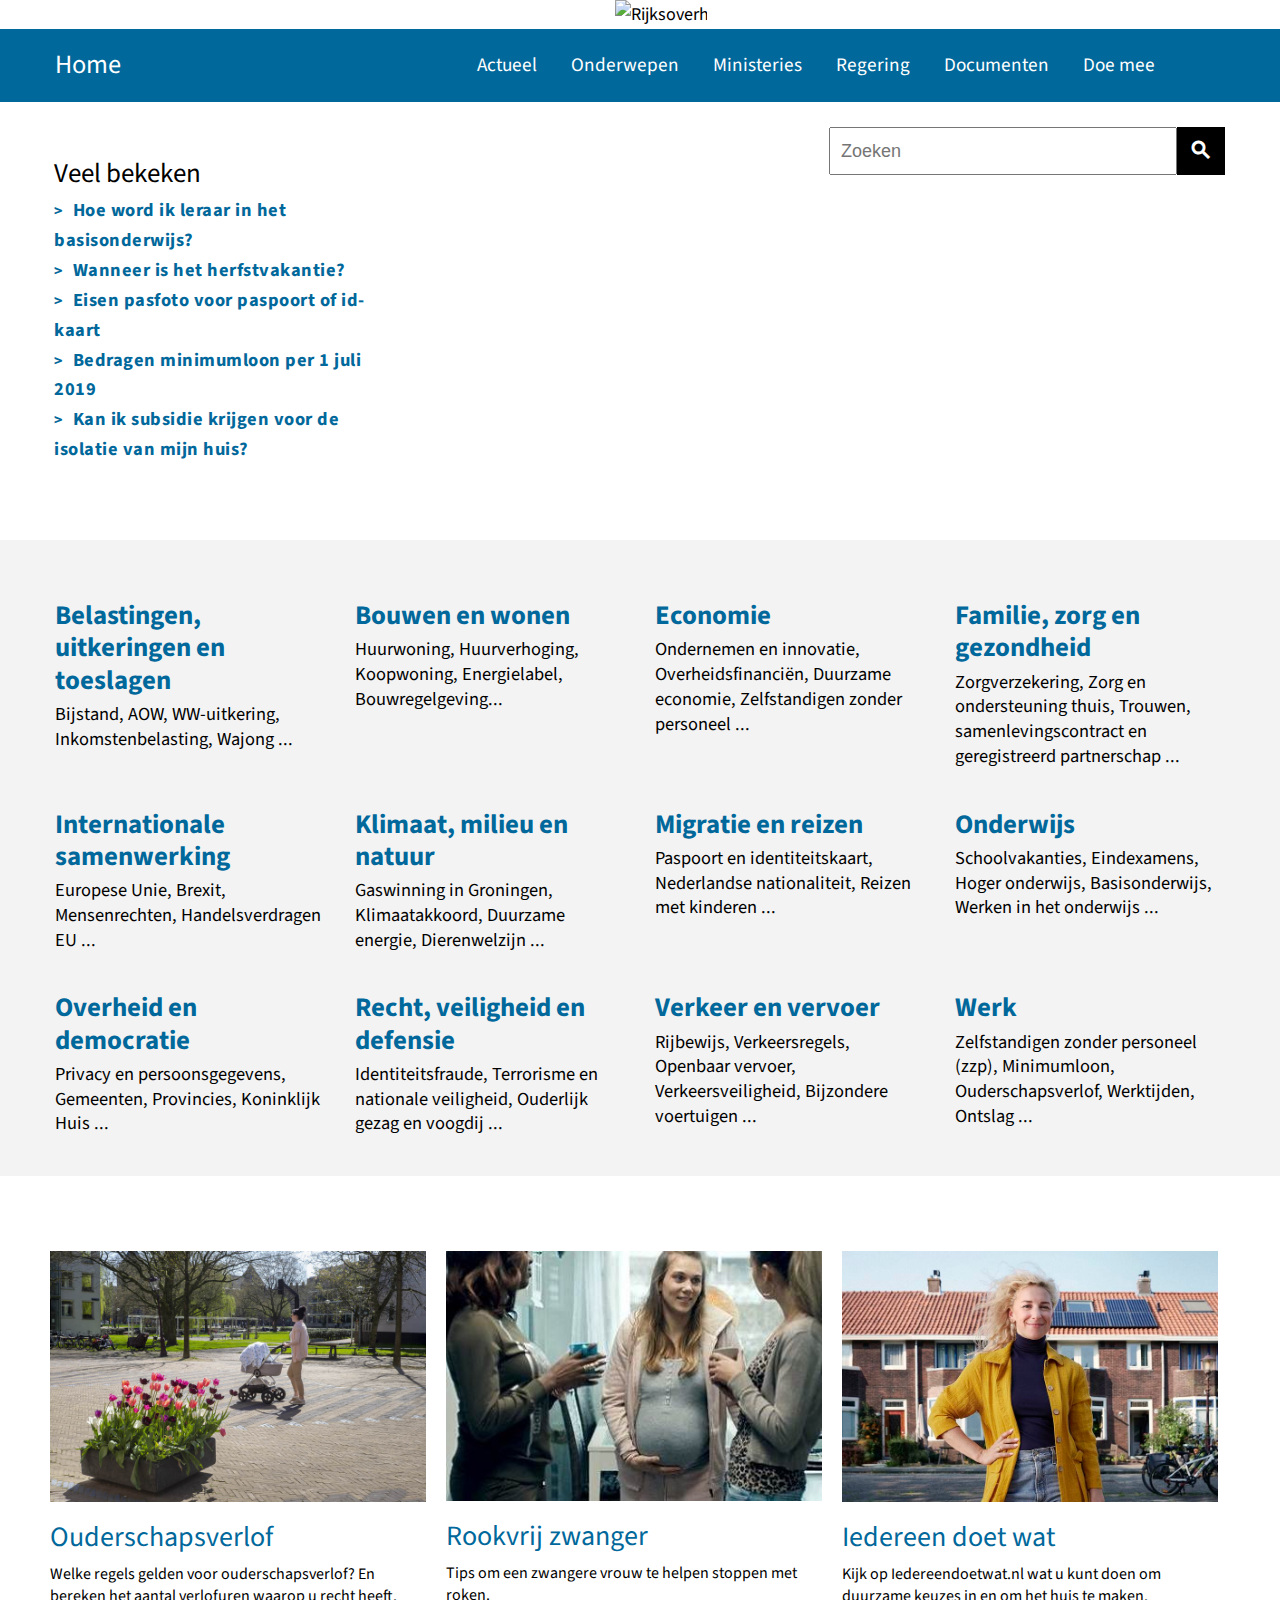
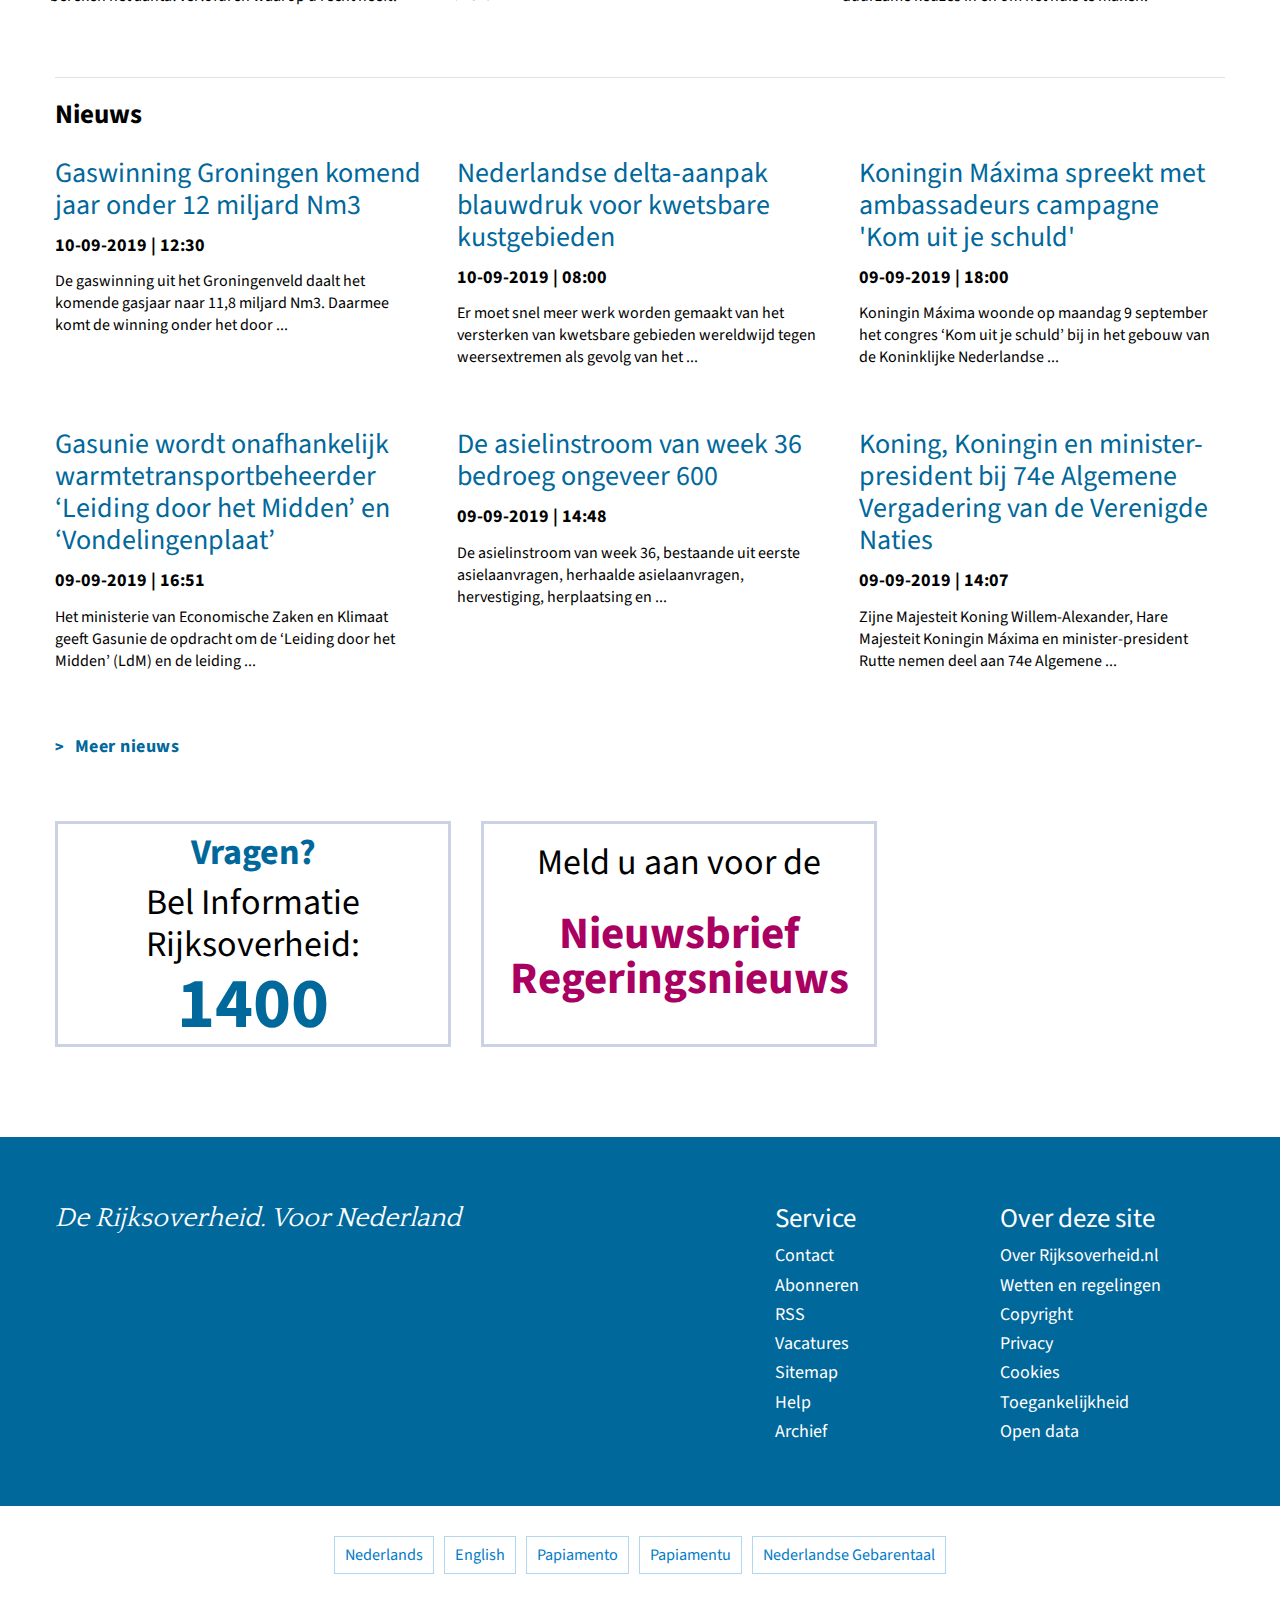
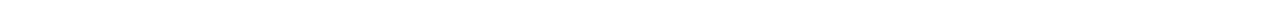
==== Week03/index.html @ d81665d7 "Week 03 Homework" ====
<!DOCTYPE html>
<html>

    <head>

        <meta charset="utf-8">
        <title>Informatie van de Rijksoverheid | Rijksoverheid.nl</title>
        <link rel="stylesheet" href="style.css">
        <link href="https://fonts.googleapis.com/css?family=Quattrocento|Source+Sans+Pro&display=swap" rel="stylesheet">
        <link rel="stylesheet" href="https://fonts.googleapis.com/icon?family=Material+Icons">
        <link rel="stylesheet" href="https://cdnjs.cloudflare.com/ajax/libs/font-awesome/4.7.0/css/font-awesome.min.css">

    </head>

    <body>

        <header>

            <div class="logo">
                <div class="logo-position">
                    <img src="https://www.rijksoverheid.nl/binaries/content/gallery/rijksoverheid/channel-afbeeldingen/logos/logo-ro.svg" alt="Rijksoverheid Logo">
                </div>
            </div>

        </header>

        <nav>

            <div class="nav-container">

                <div class="nav-header-container">
                    <span><a href="">Home</a></span>
                </div>

                <button class="list-icon">
                    <i class="fa fa-align-justify" style="font-size:36px;"></i>
                </button>
            
                <div class="nav-list-container">
                    <ul class="nav-list">
                        <li><a href="">Actueel</a></li>
                        <li><a href="">Onderwepen</a></li>
                        <li><a href="">Ministeries</a></li>
                        <li><a href="">Regering</a></li>
                        <li><a href="">Documenten</a></li>
                        <li><a href="">Doe mee</a></li>
                    </ul>
                </div>      <!-- nav-list-container -->

                <div class="form-container">
                    <div>
                        <form action="">
                            <input type="text" placeholder="Zoeken">
                            <button>
                                <i class="material-icons">search</i>
                            </button>
                        </form>
                    </div>
                </div>

            </div>          <!-- nav-container -->

        </nav>

        <main>

            <section class="main-header">

                <div class="main-header-container">

                    <div class="main-header-list">

                        <h2>Veel bekeken</h2>

                        <ul>
                            <li><a href="">Hoe word ik leraar in het basisonderwijs?</a></li>
                            <li><a href="">Wanneer is het herfstvakantie?</a></li>
                            <li><a href="">Eisen pasfoto voor paspoort of id-kaart</a></li>
                            <li><a href="">Bedragen minimumloon per 1 juli 2019</a></li>
                            <li><a href="">Kan ik subsidie krijgen voor de isolatie van mijn huis?</a></li>
                        </ul>

                    </div>      <!-- main-header-list -->

                    <div class="form-container">
                            <div>
                                <form action="">
                                    <input type="text" placeholder="Zoeken">
                                    <button>
                                        <i class="material-icons">search</i>
                                    </button>
                                </form>
                            </div>
                    </div>

                </div>      <!--main-header-container-->

            </section>      <!--main-header-->

            <section class="gray-section">

                <div class="gray-section-container">

                    <div class="first-row gray-group">

                        <ul>

                            <li>
                                <a href="">
                                    <h3>Belastingen, uitkeringen en toeslagen</h3>
                                    <p>Bijstand, AOW, WW-uitkering, Inkomstenbelasting, Wajong ...</p>
                                </a>
                            </li>
                        
                            <li>
                                <a href="">
                                    <h3>Bouwen en wonen</h3>
                                    <p>Huurwoning, Huurverhoging, Koopwoning, Energielabel, Bouwregelgeving...</p>
                                </a>
                            </li>
                        
                            <li>
                                <a href="">
                                    <h3>Economie</h3>
                                    <p>Ondernemen en innovatie, Overheidsfinanciën, Duurzame economie, Zelfstandigen zonder personeel ...</p>
                                </a>
                            </li>

                            <li>
                                <a href="">
                                    <h3>Familie, zorg en gezondheid</h3>
                                    <p>Zorgverzekering, Zorg en ondersteuning thuis, Trouwen, samenlevingscontract en geregistreerd partnerschap ...</p>
                                </a>
                            </li>

                        </ul>

                    </div>      <!--first-row-->

                    <div class="second-row gray-group">
                    
                        <ul>
                            <li>
                                <a href="">
                                    <h3>Internationale samenwerking</h3>
                                    <p>Europese Unie, Brexit, Mensenrechten, Handelsverdragen EU ...</p>
                                </a>
                            </li>
                    
                            <li>
                                <a href="">
                                    <h3>Klimaat, milieu en natuur</h3>
                                    <p>Gaswinning in Groningen, Klimaatakkoord, Duurzame energie, Dierenwelzijn ...</p>
                                </a>
                            </li>
                    
                            <li>
                                <a href="">
                                    <h3>Migratie en reizen</h3>
                                    <p>Paspoort en identiteitskaart, Nederlandse nationaliteit, Reizen met kinderen ...</p>
                                </a>
                            </li>
                        
                            <li>
                                <a href="">
                                    <h3>Onderwijs</h3>
                                    <p>Schoolvakanties, Eindexamens, Hoger onderwijs, Basisonderwijs, Werken in het onderwijs ...</p>
                                </a>
                            </li>

                        </ul>

                    </div>      <!--second-row-->

                    <div class="third-row gray-group">
                        
                        <ul>
                            <li>
                                <a href="">
                                    <h3>Overheid en democratie</h3>
                                    <p>Privacy en persoonsgegevens, Gemeenten, Provincies, Koninklijk Huis ...</p>
                                </a>
                            </li>
                    
                            <li>
                                <a href="">
                                    <h3>Recht, veiligheid en defensie</h3>
                                    <p>Identiteitsfraude, Terrorisme en nationale veiligheid, Ouderlijk gezag en voogdij ...</p>
                                </a>
                            </li>
                    
                            <li>
                                <a href="">
                                    <h3>Verkeer en vervoer</h3>
                                    <p>Rijbewijs, Verkeersregels, Openbaar vervoer, Verkeersveiligheid, Bijzondere voertuigen ...</p>
                                </a>
                            </li>
                        
                            <li>
                                <a href="">
                                    <h3>Werk</h3>
                                    <p>Zelfstandigen zonder personeel (zzp), Minimumloon, Ouderschapsverlof, Werktijden, Ontslag ...</p>
                                </a>
                            </li>

                        </ul>

                    </div>      <!--third-row-->

                </div>          <!--gray-section-container-->

            </section>          <!--gray-section-->

            <section class="white-section">

                <div class="white-section-container">

                    <div class="news-container">

                        <div class="spot-lights">

                            <ul>

                                <li>
                                    <img src="./imgs/ouderschapsverlof.jpg" alt="">
                                    <h3>Ouderschapsverlof</h3>
                                    <p>Welke regels gelden voor ouderschapsverlof? En bereken het aantal verlofuren waarop u recht heeft.</p>
                                </li>

                                <li>
                                    <img src="./imgs/rookvrij-zwanger-blokje.jpg" alt="">
                                    <h3>Rookvrij zwanger</h3>
                                    <p>Tips om een zwangere vrouw te helpen stoppen met roken.</p>
                                </li>

                                <li>
                                    <img src="./imgs/iedereen_doet_wat_campagne.jpg" alt="">
                                    <h3>Iedereen doet wat</h3>
                                    <p>Kijk op Iedereendoetwat.nl wat u kunt doen om duurzame keuzes in en om het huis te maken.</p>
                                </li>

                            </ul>
                    
                        </div>      <!--spot-lights-->
                    
                        <div class="news">

                            <h2>Nieuws</h2>

                            <ul>
                            
                                <li>
                                    <a href="">
                                        <h3>Gaswinning Groningen komend jaar onder 12 miljard Nm3</h3>
                                        <p class="date">10-09-2019 | 12:30</p>
                                        <p class="info-text">De gaswinning uit het Groningenveld daalt het komende gasjaar naar 11,8 miljard Nm3. Daarmee komt de winning onder het door ...</p>
                                    </a>
                                </li>
                            
                                <li>
                                    <a href="">
                                        <h3>Nederlandse delta-aanpak blauwdruk voor kwetsbare kustgebieden</h3>
                                        <p class="date">10-09-2019 | 08:00</p>
                                        <p class="info-text">Er moet snel meer werk worden gemaakt van het versterken van kwetsbare gebieden wereldwijd tegen weersextremen als gevolg van het ...</p>
                                    </a>
                                </li>
                            
                                <li>
                                    <a href="">
                                        <h3>Koningin Máxima spreekt met ambassadeurs campagne 'Kom uit je schuld'</h3>
                                        <p class="date">09-09-2019 | 18:00</p>
                                        <p class="info-text">Koningin Máxima woonde op maandag 9 september het congres ‘Kom uit je schuld’ bij in het gebouw van de Koninklijke Nederlandse ...</p>
                                    </a>
                                </li>
                            
                                <li>
                                    <a href="">
                                        <h3>Gasunie wordt onafhankelijk warmtetransportbeheerder ‘Leiding door het Midden’ en ‘Vondelingenplaat’</h3>
                                        <p class="date">09-09-2019 | 16:51</p>
                                        <p class="info-text">Het ministerie van Economische Zaken en Klimaat geeft Gasunie de opdracht om de ‘Leiding door het Midden’ (LdM) en de leiding ...</p>
                                    </a>
                                </li>
                            
                                <li>
                                    <a href="">
                                        <h3>De asielinstroom van week 36 bedroeg ongeveer 600</h3>
                                        <p class="date">09-09-2019 | 14:48</p>
                                        <p class="info-text">De asielinstroom van week 36, bestaande uit eerste asielaanvragen, herhaalde asielaanvragen, hervestiging, herplaatsing en ...</p>
                                    </a>
                                </li>
                            
                                <li>
                                    <a href="">
                                        <h3>Koning, Koningin en minister-president bij 74e Algemene Vergadering van de Verenigde Naties</h3>
                                        <p class="date">09-09-2019 | 14:07</p>
                                        <p class="info-text">Zijne Majesteit Koning Willem-Alexander, Hare Majesteit Koningin Máxima en minister-president Rutte nemen deel aan 74e Algemene ...</p>
                                    </a>
                                </li>
                            
                            </ul>

                            <a href="" class="more-news-link">Meer nieuws</a>
                    
                        </div>      <!--news-->

                    </div>          <!--news-container-->

                    <div class="queries">

                            <ul>
                        
                                <li>
                                    <a href="">
                                        <text class="text1">Vragen?</text>
                                        <text class="text2">Bel Informatie</text>
                                        <text class="text3">Rijksoverheid:</text>
                                        <text class="text4">1400</text>
                                    </a>
                                </li>
                        
                                <li>
                                    <a href="">
                                        <text class="text5">Meld u aan voor de</text>
                                        <text class="text6">Nieuwsbrief</text>
                                        <text class="text7">Regeringsnieuws</text>
                                    </a>
                                </li>
                        
                            </ul>

                    </div>      <!--queries-->

                </div>          <!--white-section-container-->

            </section>          <!--white-section-->

        </main>

        <footer>

            <section class="info-section">

                <div class="first-section-container">
                
                    <span>De Rijksoverheid. Voor Nederland</span>
                
                    <div class="list-info-container">
                        <div class="list-info">
                
                            <h2>Service</h2>
                
                            <ul>
                
                                <li>
                                    <a href="">Contact</a>
                                </li>
                
                                <li>
                                    <a href="">Abonneren</a>
                                </li>
                
                                <li>
                                    <a href="">RSS</a>
                                </li>
                
                                <li>
                                    <a href="">Vacatures</a>
                                </li>
                
                                <li>
                                    <a href="">Sitemap</a>
                                </li>
                
                                <li>
                                    <a href="">Help</a>
                                </li>
                
                                <li>
                                    <a href="">Archief</a>
                                </li>
                            </ul>
                        </div>
                
                        <div class="list-info">
                
                            <h2>Over deze site</h2>
                
                            <ul>
                
                                <li>
                                    <a href="">Over Rijksoverheid.nl</a>
                                </li>
                
                                <li>
                                    <a href="">Wetten en regelingen</a>
                                </li>
                
                                <li>
                                    <a href="">Copyright</a>
                                </li>
                
                                <li>
                                    <a href="">Privacy</a>
                                </li>
                
                                <li>
                                    <a href="">Cookies</a>
                                </li>
                
                                <li>
                                    <a href="">Toegankelijkheid</a>
                                </li>
                
                                <li>
                                    <a href="">Open data</a>
                                </li>
                            </ul>
                        </div>
                
                    </div>  <!--list-info-container-->
                
                </div>      <!--first-section-container-->

            </section>      <!--info-footer-->

            <section class="languages">

                <div class="lang-container">

                    <ul>

                        <li><a href="">Nederlands</a></li>

                        <li><a href="">English</a></li>

                        <li><a href="">Papiamento</a></li>

                        <li><a href="">Papiamentu</a></li>

                        <li><a href="">Nederlandse Gebarentaal</a></li>

                    </ul>

                </div>

            </section>      <!--languages-->

        </footer>

    </body>

</html>
---- Week03/style.css ----
* {
    margin: 0;
    padding: 0;
    -webkit-box-sizing: border-box;
       -moz-box-sizing: border-box;
            box-sizing: border-box;
}

/* Body */

body {
    font-family: 'Source Sans Pro', Calibri, Verdana, sans-serif;
    font-size: 112.5%;
    line-height: 1.625;
}

ul {
    list-style: none;
}

a {
    text-decoration: none;
    color: #fff;
}

a:hover {
    text-decoration: underline;
}

/* Header */

header {
    width: 100%;
    max-height: 125px;
    display: flex;
    /* border: 1px solid green; */
}

/* Logo */

.logo {
    max-width: 1200px;
    margin: 0 auto;
    overflow: hidden;
    position: relative;
    /* border: 1px solid yellow; */
}

.logo-position {
    margin-left: 50%;
    width: max-content;
    display: flex;
    /* display: inline-block; */
    /* border: 1px solid red; */
}

.logo-position img {
    margin-left: -25px;
}

/* Navigation */

nav {
    background: #01689b;
    min-height: 70px;
    /* border: 1px solid red; */
}

.nav-container {
    max-width: 1200px;
    position: relative;
    display: flex;
    flex-wrap: wrap;
    margin: 0 auto;
    align-items: center;
    padding: 15px;
    /* border: 1px solid white; */
}

.nav-header-container, .nav-list-container {
    color: white;
}

.nav-header-container {
    width: 30%;
    font-size: 1.650rem;
    /* margin-right: 10px; */
    /* border: 1px solid white; */
}

.list-icon {
    display: none;
}

.nav-list-container {
    width: 70%;
    font-size: 1.2rem;
    /* text-align: right; */
    /* border: 1px solid white; */
}

.nav-list {
    width: 100%;
    list-style: none;
    display: flex;
    justify-content: center;
    /* margin: auto; */
    /* border: 1px solid #a90061; */
}

.nav-list li {
    width: max-content;
    margin: 0 17px;
}

.nav-container .form-container {
    display: none;
}

/* Main */

main {
    padding-bottom: 30px;
}

.main-header {
    width: 100%;
    min-height: 330px;
    position: relative;
    background: url("../Project/imgs/basisschool_lerares_hero1920px.jpg") no-repeat;
    background-size: 210% 178%;
    background-position-x: 52%;
    background-position-y: 58%;
    /* overflow: hidden; */
    /* padding: 32px; */
    /* border: 1px solid red; */
}

.main-header-container {
    max-width: 1200px;
    /* margin: 5px 0; */
    margin: auto;
    display: flex;
    justify-content: space-between;
    /* border: 1px solid aqua; */

}

.main-header-list {
    width: 33%;
    margin: 25px 0 50px -11px;
    padding: 25px;
    background: #fff;
    /* border: 1px solid orange; */
}

.main-header-list h2 {
    /* margin: 15px 20px; */
    font-weight: normal;
}

.main-header-list ul {
    width: 100%;
    /* margin-bottom: 50px; */
    /* border: 1px solid red; */
    /* text-align: left; */
    /* vertical-align: top; */
    /* list-style-position: inside; */
}

.main-header-list ul a {
    text-decoration: none;
    color: #01689b;
    font-size: 1.150rem;
    font-weight: bold;
    text-align: left;
    
}

.main-header-list li:hover {
    color: #767676;
    text-decoration: underline;
}

.main-header-list a:hover {
    color: #767676;
    text-decoration: underline;
}

.main-header-list ul li {
    width: 100%;
    /* padding-left: 20px; */
    letter-spacing: 0.5px;
    /* border: 1px solid yellow; */
    
}

.main-header-list ul li:before {
    content: ">";
    font-size: 16px;
    font-weight: bolder;
    color: #01689b;
    margin-right: 10px;
    /* padding-right: 12px; */
}

.form-container {
    width: 33%;
    margin: 25px 15px 25px 0;
    /* border: 1px solid aqua; */
}

.form-container input {
    width: calc(100% - 48px);
    display: block;
    font-size: 1em;
    padding-left: 10px;

}

.form-container button {
    width: 48px;
    height: 48px;
    background: #000;
    display: block;
    cursor: pointer;
    border: #000;
}

 .main-header-container .form-container i {
    color: #fff;
    font-weight: bold;
}

.main-header-container .form-container form {
    width: 100%;
    height: max-content;
    /* border: 1px solid red; */
    display: flex;
}

/* Gray Section */

.gray-section {
    background: #f3f3f3;
}

.gray-section-container {
    max-width: 1200px;
    margin: auto;
    padding-top: 60px;
    /* border: 1px solid black; */
}

.gray-group ul{
    width: 100%;
    display: flex;
    justify-content: space-between; 
    /* border: 1px solid yellow; */
}

.gray-group li {
    width: 25%;
    height: max-content;
    /* margin: 0 auto; */
    /* padding: 0 15px; */
    /* border: 1px solid red; */
    margin-bottom: 40px;
}

.gray-group a {
    text-decoration: none;
}

.gray-group h3 {
    width: 90%;
    margin: auto;
    font-size: 1.49em;
    line-height: 1.2em;
    margin-bottom: 5px;
    color: #01689b;
}

.gray-group h3:hover, .spot-lights h3:hover, .news h3:hover, .more-news-link:hover {
    text-decoration: underline;
}

.gray-group p {
    width: 90%;
    margin: auto;
    font-size: 102%;
    line-height: 1.350;
    color: #000;
}

/* White Section */

.white-section {
    width: 100%;
    max-height: max-content;
}

.white-section-container {
    max-width: 1200px;
    margin: auto;
    /* border: 1px solid #000; */
}

.news-container {
    width: 100%;
    margin: 60px 0;
}

.spot-lights {
    width: 100%;
}

.spot-lights ul {
    width: 100%;
    display: flex;
    flex-wrap: wrap;
}

.spot-lights ul li {
    width: 33%;
    margin: 10px 0 60px;
    padding: 0 10px;
    /* border: 1px solid red; */
}

.spot-lights img {
    width: 100%;
    margin: 5px 0 10px;
}

.spot-lights h3 {
    font-size: 1.75rem;
    line-height: 2rem;
    font-weight: normal;
    margin: 0 0 10px 0;
    color: #01689b;
}

.spot-lights p {
    color: #000;
    font-size: 1rem;
    line-height: 1.375rem;
    margin-bottom: 10px;
}

.news {
    width: 100%;
    /* border: 1px solid black; */
}

.news ul {
    width: 100%;
    display: flex;
    justify-content: space-between;
    flex-wrap: wrap;
}

.news a {
    text-decoration: none;
}

.news:before {
    content: "";
    width: calc(100% - 30px);
    margin: auto;
    
    border-top: 1px solid #e1e1e1;
    display: block;
}
.news h2 {
    margin: 15px 10px 20px 15px;
}

.news li {
    width: 33%;
    margin-bottom: 60px;
    padding: 0 15px;
}

.news h3 {
    font-size: 1.75rem;
    line-height: 2rem;
    font-weight: normal;
    margin: 0 0 10px 0;
    color: #01689b;
}

.date {
    font-weight: bold;
    margin:0 10px 10px 0;
    color: #000;
}

.info-text {
    color: #000;
    font-size: 1rem;
    line-height: 1.375rem;
}

.more-news-link:before {
    content: ">";
    font-size: 16px;
    font-weight: bolder;
    color: #01689b;
    margin-right: 10px;

}

.more-news-link {
    width: max-content;
    font-size: 1.125rem;
    line-height: 1.625rem;
    font-weight: bold;
    letter-spacing: 0.5px;
    color: #01689b;
    margin-left: 15px;
}

/* Queries */

.queries {
    max-width: 1200px;
    min-height: max-content;
    margin: auto;
    margin-bottom: 60px;
}

.queries a {
    text-decoration: none;
}

.queries ul {
    width: 100%;
    height: 100%;
    display: flex;
    /* border: 1px solid #a90061; */
    
}

.queries li {
    width: 33%;
    /* height: 100%; */
    margin: 0 15px;
    border: 3px solid #cbd2e3;
}

.queries text {
    width: 100%;
    display: flex;
    justify-content: center;
    /* border: 1px solid red; */

}

.text1 {
    font-size: 2em;
}

.text2, .text3 {
    font-size: 2em;
    color: #000;
    line-height: 1.150;
}

.text4 {
    font-size: 4em;
    line-height: 1.1;
}

.text1, .text4 {
    font-weight: bolder;
    color: #01689b;
}

.text5 {
    font-size: 2em;
    color: #000;
    margin-top: 10px;
}

.text6 {
    margin-top: 20px;
}

.text6, .text7 {
    font-size: 2.5em;
    font-weight: bolder;
    color: #a90061;
    line-height: 1;
}

/* Footer */

footer {
    width: 100%;
    
}

footer a {
    text-decoration: none;
    /* color: #fff; */
}

.info-section {
    width: 100%;
    background-color: #01689b;
    color: #fff;
    margin: auto;
    overflow: hidden;
    /* border: 1px solid white; */
}

.first-section-container {
    max-width: 1200px;
    margin: 60px auto;
    display: flex;
    justify-content: space-between;
}

.list-info-container {
    width: calc(40% - 30px);
    display: flex;
    justify-content: space-between;
    margin: 0 15px;
}

.first-section-container span {
    width: calc(60% - 30px);
    height: max-content;
    font-family: 'Quattrocento', serif;
    font-size: 1.5em;
    font-style: italic;
    margin: 0 15px;
    /* border: 1px solid yellow; */
    display: block;
}

.list-info {
    width: 50%;
    /* padding: 0 15px; */
}

.list-info h2 {
    font-weight: normal;
}

.languages {
    width: 100%;
    
}

.languages a {
    text-decoration: none;
    color: #007bc7;
}

.lang-container {
    max-width: 1200px;
    margin: auto;
}

.lang-container ul {
    width: 100%;
    margin: auto;
    display: flex;
    text-align: center;
    justify-content: center;
    padding: 30px 15px;
}

.lang-container li {
    width: max-content;
    font-size: 0.9em;
    border: 1px solid #b2d7ee;
    padding: 5px 10px;
    margin: 0 5px;
}

/* Display from 768px to 1199px */

@media (min-width: 768px) and (max-width: 1199px) {

    .nav-container {
        width: 100%;
        justify-content: space-between;
    }
    .nav-header-container span {
        font-size: 1.4rem;
    }

    .nav-header-container {
        width: 25%;
    }

    .nav-list-container {
        width: 75%;
    }

    .main-header-container {
        padding-left: 25px;
    }

    main {
        clear: both;
    }


}

/* Display less than 768px */

@media (min-width: 350px) and (max-width: 767px) {

    .nav-container {
        justify-content: space-between;
        flex-wrap: wrap;
        margin: auto;
        /* border: 3px solid  #a90061; */
    }

    .nav-list-container {
        display: none;
    }

    .list-icon {
        display: contents;
        color: #fff;
        background: #01689b;
        cursor: pointer;
        border: #01689b;
    }

    .main-header-container .form-container {
        display: none;
    }

    .nav-container .form-container {
        display: block;
        width: 100%;
    }

    .nav-container form {
        display: flex;
    }

    .main-header-list {
        width: 100%;
        margin: 25px 15px
    }

    .gray-group ul {

        display: block;
        
    }

    .gray-group li {
        width: 100%;
    }

    .white-section {
        margin-top: 30px;
    }

    .spot-lights ul li {
        width: 50%;
    }

    .news ul li {
        width: 50%
    }

    .queries ul li {
        width: 50%;
    }

    .text6, .text7 {
        font-size: 2em;
    }

    .info-section {
        flex-direction: column;
    }

    .list-info {
        width: 50%;
    }

    .languages {
        font-size: 0.850em;
    }
}
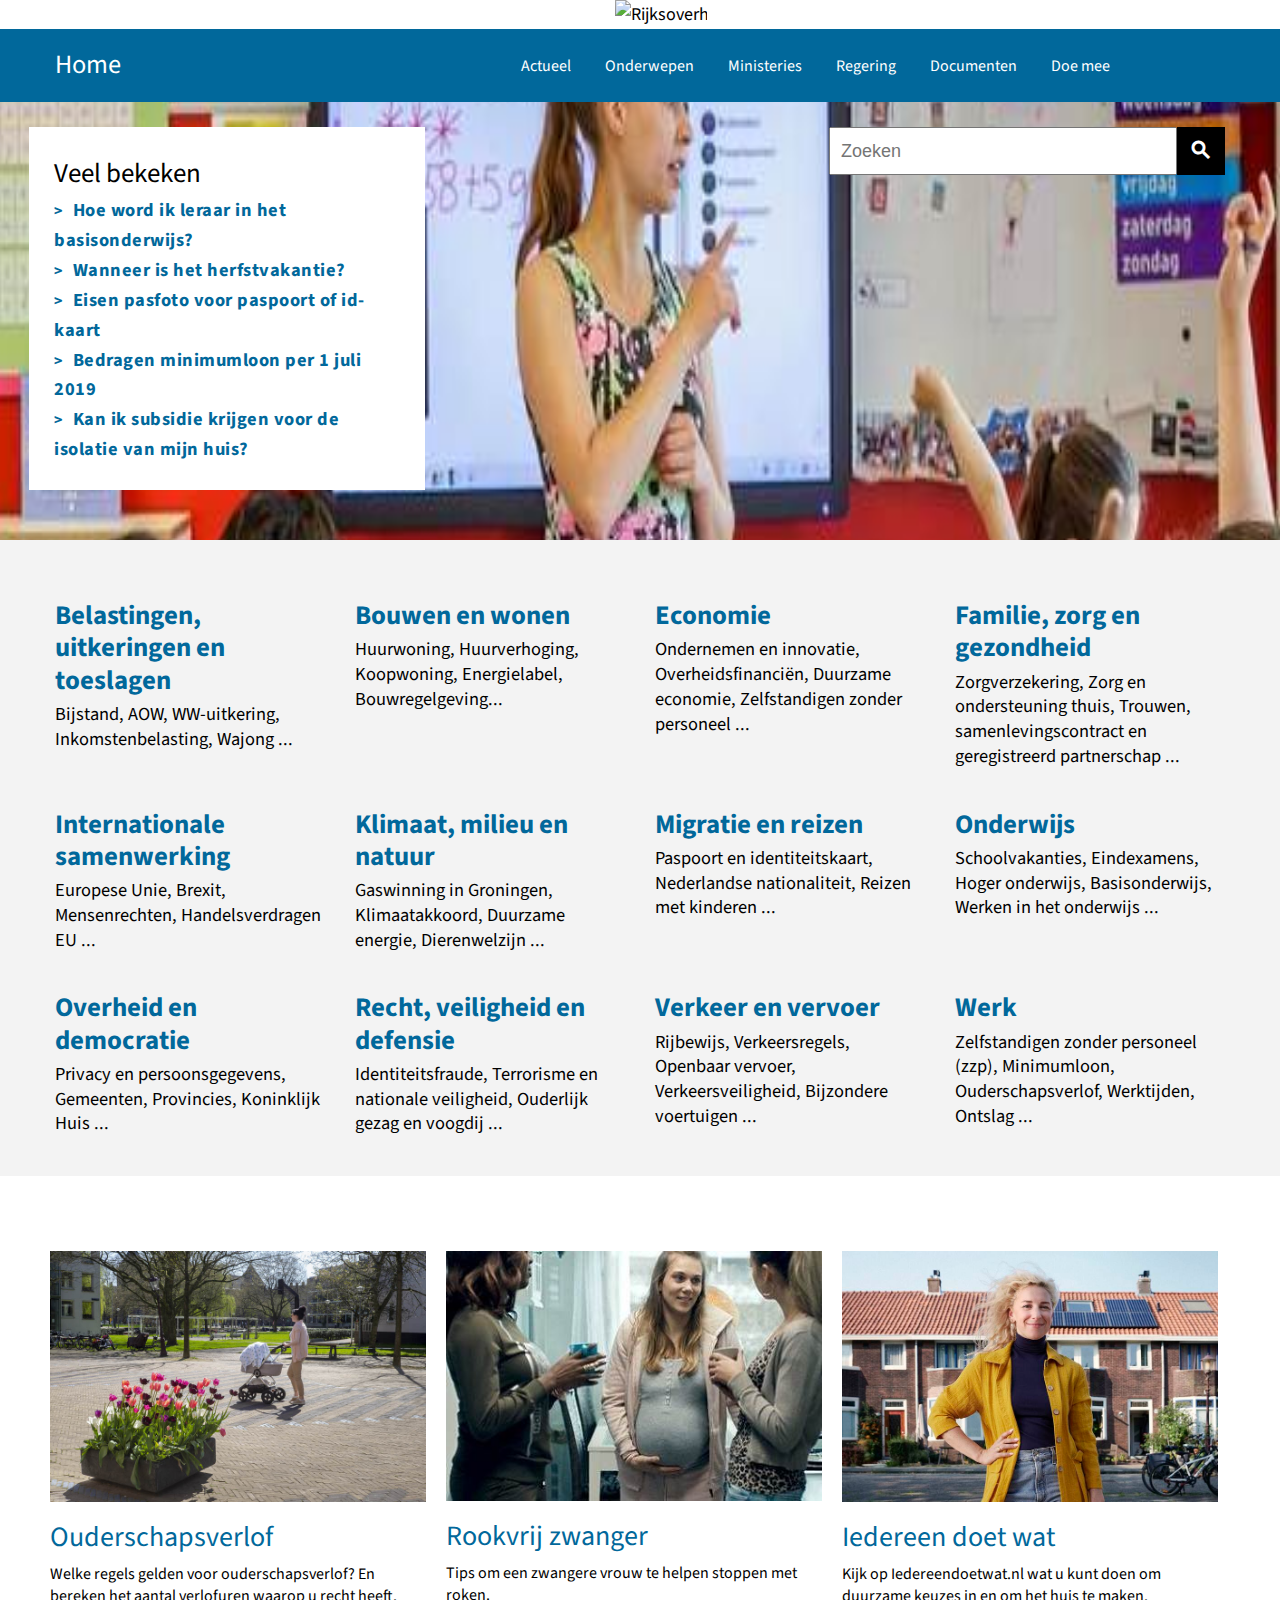
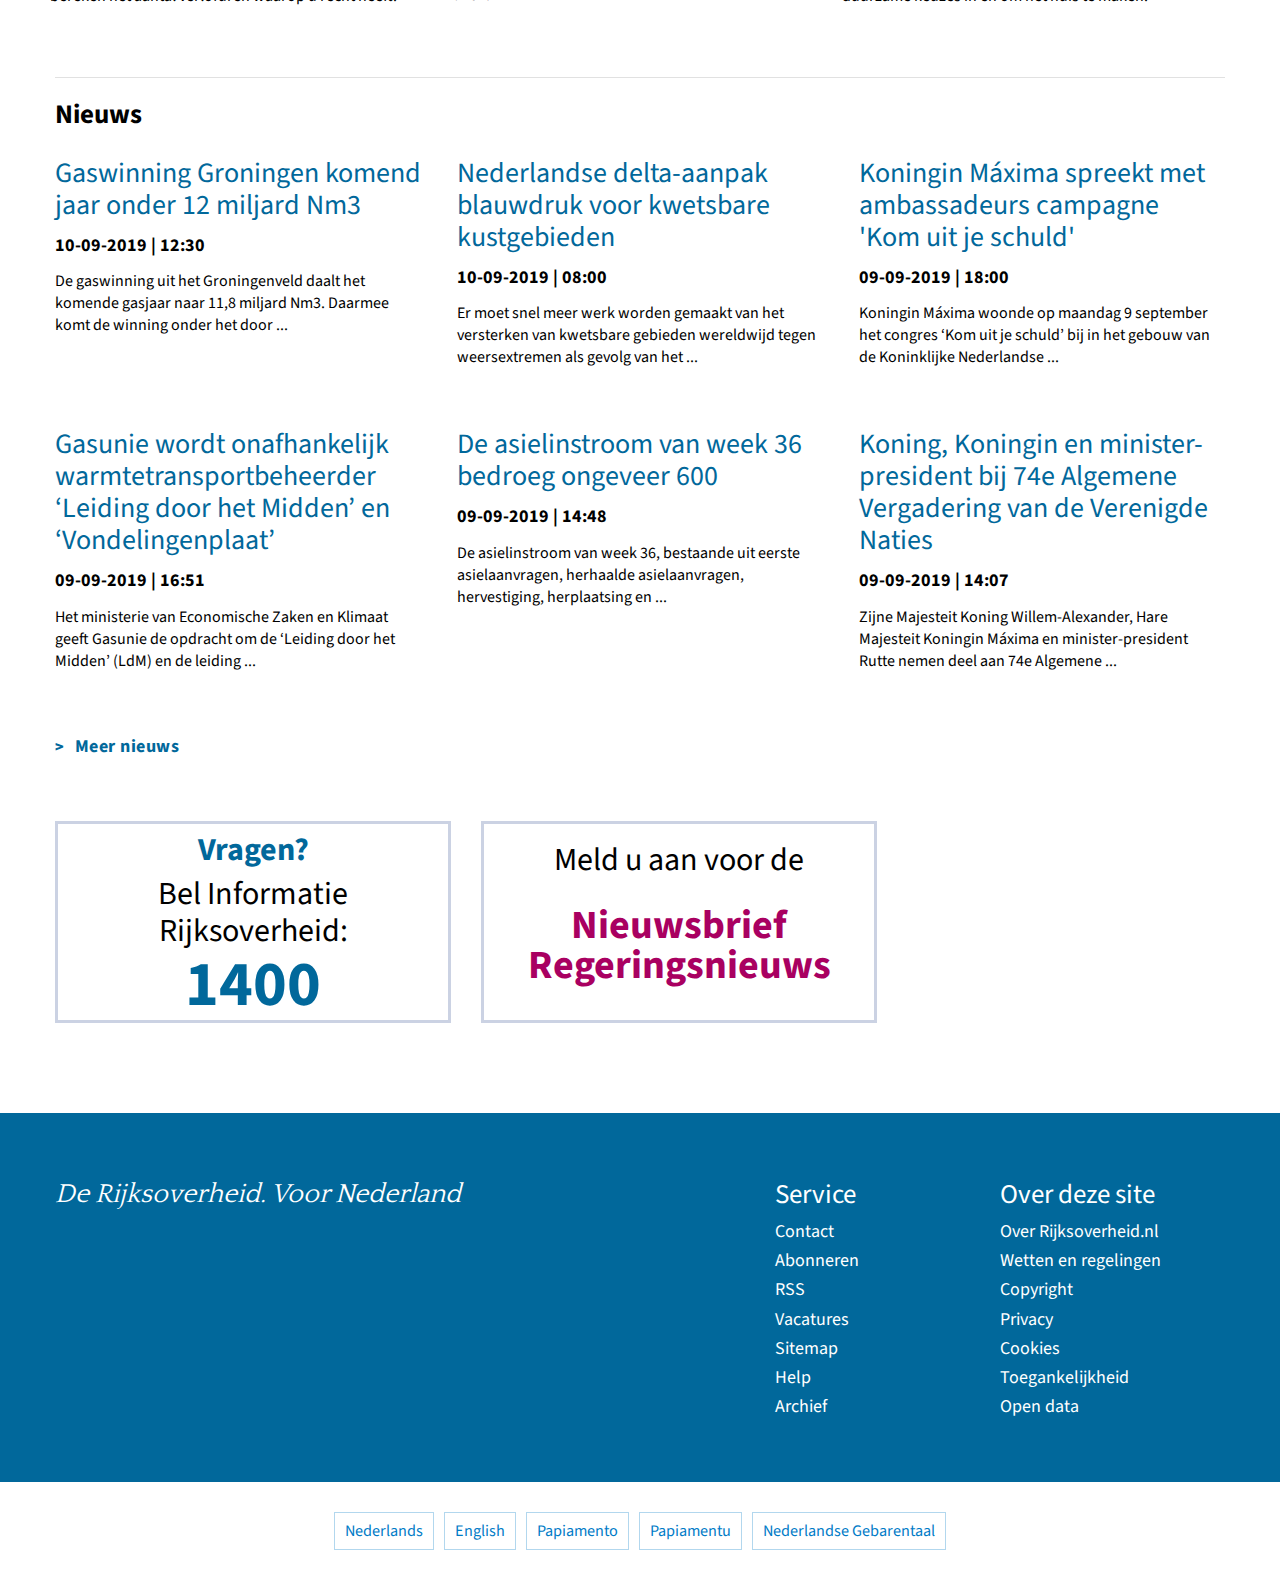
==== commit 8d8e61bd: "Homework week 2 and 3 are modified" ====
--- a/Week03/index.html
+++ b/Week03/index.html
@@ -4,6 +4,7 @@
     <head>
 
         <meta charset="utf-8">
+        <meta name="viewport" content="width=device-width, initial-scale=1">
         <title>Informatie van de Rijksoverheid | Rijksoverheid.nl</title>
         <link rel="stylesheet" href="style.css">
         <link href="https://fonts.googleapis.com/css?family=Quattrocento|Source+Sans+Pro&display=swap" rel="stylesheet">
@@ -196,7 +197,7 @@
                                 </a>
                             </li>
                         
-                            <li>
+                            <li class="last-child">
                                 <a href="">
                                     <h3>Werk</h3>
                                     <p>Zelfstandigen zonder personeel (zzp), Minimumloon, Ouderschapsverlof, Werktijden, Ontslag ...</p>
--- a/Week03/style.css
+++ b/Week03/style.css
@@ -9,6 +9,7 @@
 /* Body */
 
 body {
+    min-width: 350px;
     font-family: 'Source Sans Pro', Calibri, Verdana, sans-serif;
     font-size: 112.5%;
     line-height: 1.625;
@@ -33,7 +34,6 @@
     width: 100%;
     max-height: 125px;
     display: flex;
-    /* border: 1px solid green; */
 }
 
 /* Logo */
@@ -43,15 +43,12 @@
     margin: 0 auto;
     overflow: hidden;
     position: relative;
-    /* border: 1px solid yellow; */
 }
 
 .logo-position {
     margin-left: 50%;
     width: max-content;
     display: flex;
-    /* display: inline-block; */
-    /* border: 1px solid red; */
 }
 
 .logo-position img {
@@ -63,7 +60,6 @@
 nav {
     background: #01689b;
     min-height: 70px;
-    /* border: 1px solid red; */
 }
 
 .nav-container {
@@ -74,7 +70,6 @@
     margin: 0 auto;
     align-items: center;
     padding: 15px;
-    /* border: 1px solid white; */
 }
 
 .nav-header-container, .nav-list-container {
@@ -84,8 +79,6 @@
 .nav-header-container {
     width: 30%;
     font-size: 1.650rem;
-    /* margin-right: 10px; */
-    /* border: 1px solid white; */
 }
 
 .list-icon {
@@ -94,9 +87,7 @@
 
 .nav-list-container {
     width: 70%;
-    font-size: 1.2rem;
-    /* text-align: right; */
-    /* border: 1px solid white; */
+    font-size: 1rem;
 }
 
 .nav-list {
@@ -104,8 +95,6 @@
     list-style: none;
     display: flex;
     justify-content: center;
-    /* margin: auto; */
-    /* border: 1px solid #a90061; */
 }
 
 .nav-list li {
@@ -127,22 +116,17 @@
     width: 100%;
     min-height: 330px;
     position: relative;
-    background: url("../Project/imgs/basisschool_lerares_hero1920px.jpg") no-repeat;
+    background: url("./imgs/basisschool_lerares_hero1920px.jpg") no-repeat;
     background-size: 210% 178%;
     background-position-x: 52%;
     background-position-y: 58%;
-    /* overflow: hidden; */
-    /* padding: 32px; */
-    /* border: 1px solid red; */
 }
 
 .main-header-container {
     max-width: 1200px;
-    /* margin: 5px 0; */
     margin: auto;
     display: flex;
     justify-content: space-between;
-    /* border: 1px solid aqua; */
 
 }
 
@@ -151,21 +135,14 @@
     margin: 25px 0 50px -11px;
     padding: 25px;
     background: #fff;
-    /* border: 1px solid orange; */
 }
 
 .main-header-list h2 {
-    /* margin: 15px 20px; */
     font-weight: normal;
 }
 
 .main-header-list ul {
     width: 100%;
-    /* margin-bottom: 50px; */
-    /* border: 1px solid red; */
-    /* text-align: left; */
-    /* vertical-align: top; */
-    /* list-style-position: inside; */
 }
 
 .main-header-list ul a {
@@ -189,9 +166,7 @@
 
 .main-header-list ul li {
     width: 100%;
-    /* padding-left: 20px; */
     letter-spacing: 0.5px;
-    /* border: 1px solid yellow; */
     
 }
 
@@ -201,13 +176,11 @@
     font-weight: bolder;
     color: #01689b;
     margin-right: 10px;
-    /* padding-right: 12px; */
 }
 
 .form-container {
     width: 33%;
     margin: 25px 15px 25px 0;
-    /* border: 1px solid aqua; */
 }
 
 .form-container input {
@@ -235,7 +208,6 @@
 .main-header-container .form-container form {
     width: 100%;
     height: max-content;
-    /* border: 1px solid red; */
     display: flex;
 }
 
@@ -249,22 +221,18 @@
     max-width: 1200px;
     margin: auto;
     padding-top: 60px;
-    /* border: 1px solid black; */
 }
 
 .gray-group ul{
     width: 100%;
     display: flex;
-    justify-content: space-between; 
-    /* border: 1px solid yellow; */
+    justify-content: space-between;
+    flex-wrap: wrap;
 }
 
 .gray-group li {
     width: 25%;
     height: max-content;
-    /* margin: 0 auto; */
-    /* padding: 0 15px; */
-    /* border: 1px solid red; */
     margin-bottom: 40px;
 }
 
@@ -303,7 +271,6 @@
 .white-section-container {
     max-width: 1200px;
     margin: auto;
-    /* border: 1px solid #000; */
 }
 
 .news-container {
@@ -325,7 +292,6 @@
     width: 33%;
     margin: 10px 0 60px;
     padding: 0 10px;
-    /* border: 1px solid red; */
 }
 
 .spot-lights img {
@@ -350,7 +316,6 @@
 
 .news {
     width: 100%;
-    /* border: 1px solid black; */
 }
 
 .news ul {
@@ -438,13 +403,12 @@
     width: 100%;
     height: 100%;
     display: flex;
-    /* border: 1px solid #a90061; */
+    flex-wrap: wrap;
     
 }
 
 .queries li {
     width: 33%;
-    /* height: 100%; */
     margin: 0 15px;
     border: 3px solid #cbd2e3;
 }
@@ -453,22 +417,21 @@
     width: 100%;
     display: flex;
     justify-content: center;
-    /* border: 1px solid red; */
 
 }
 
 .text1 {
-    font-size: 2em;
+    font-size: 2rem;
 }
 
 .text2, .text3 {
-    font-size: 2em;
+    font-size: 2rem;
     color: #000;
     line-height: 1.150;
 }
 
 .text4 {
-    font-size: 4em;
+    font-size: 4rem;
     line-height: 1.1;
 }
 
@@ -478,7 +441,7 @@
 }
 
 .text5 {
-    font-size: 2em;
+    font-size: 2rem;
     color: #000;
     margin-top: 10px;
 }
@@ -488,7 +451,7 @@
 }
 
 .text6, .text7 {
-    font-size: 2.5em;
+    font-size: 2.5rem;
     font-weight: bolder;
     color: #a90061;
     line-height: 1;
@@ -503,7 +466,6 @@
 
 footer a {
     text-decoration: none;
-    /* color: #fff; */
 }
 
 .info-section {
@@ -512,7 +474,6 @@
     color: #fff;
     margin: auto;
     overflow: hidden;
-    /* border: 1px solid white; */
 }
 
 .first-section-container {
@@ -520,6 +481,7 @@
     margin: 60px auto;
     display: flex;
     justify-content: space-between;
+    flex-wrap: wrap;
 }
 
 .list-info-container {
@@ -536,13 +498,11 @@
     font-size: 1.5em;
     font-style: italic;
     margin: 0 15px;
-    /* border: 1px solid yellow; */
     display: block;
 }
 
 .list-info {
     width: 50%;
-    /* padding: 0 15px; */
 }
 
 .list-info h2 {
@@ -570,6 +530,7 @@
     display: flex;
     text-align: center;
     justify-content: center;
+    flex-wrap: wrap;
     padding: 30px 15px;
 }
 
@@ -583,7 +544,7 @@
 
 /* Display from 768px to 1199px */
 
-@media (min-width: 768px) and (max-width: 1199px) {
+@media (min-width: 992px) and (max-width: 1199px) {
 
     .nav-container {
         width: 100%;
@@ -593,12 +554,20 @@
         font-size: 1.4rem;
     }
 
+    .nav-container .list-icon {
+        max-width: 0;
+    }
+
     .nav-header-container {
-        width: 25%;
+        max-width: max-content;
     }
 
     .nav-list-container {
-        width: 75%;
+        min-width: max-content;
+    }
+
+    .nav-list-container .nav-list {
+        justify-content: space-between; 
     }
 
     .main-header-container {
@@ -609,18 +578,98 @@
         clear: both;
     }
 
-
-}
+}
+
+@media (min-width: 768px) and (max-width: 991px) {
+
+    .nav-container {
+        width: 100%;
+        justify-content: space-between;
+    }
+
+    .nav-container .list-icon {
+        max-width: 0;
+    }
+
+    .nav-header-container {
+        max-width: max-content;
+    }
+
+    .nav-list-container {
+        min-width: max-content;
+    }
+
+    .nav-list-container .nav-list {
+        justify-content: space-between; 
+    }
+    
+    .nav-list-container .nav-list {
+        justify-content: space-between; 
+    }
+
+    .main-header-container {
+        padding-left: 30px; 
+    }
+
+    .gray-section-container .gray-group li {
+        width: 50%;
+    }
+
+    .spot-lights ul li {
+        width: 50%;
+    }
+
+    .news ul li {
+        width: 50%;
+    }
+
+    .more-news-link {
+        font-size: 1.3rem;
+    }
+
+    .queries ul li {
+        width: 45%;
+        height: 300px;
+        margin: auto;
+    }
+    .queries text {
+        width: 100%;
+    }
+
+    .text1 {
+        font-size: 3rem;
+    }
+
+    .text4 {
+        font-size: 4rem;
+    }
+
+    .text2, .text3{
+        font-size: 3rem;
+    }
+
+    .text5 {
+        font-size: 2rem;
+        margin-top: 40px;
+    }
+
+    .text6, .text7 {
+        font-size: 2.5rem;
+    }
+
+}
+
+
+
 
 /* Display less than 768px */
 
-@media (min-width: 350px) and (max-width: 767px) {
+@media (min-width: 480px) and (max-width: 767px) {
 
     .nav-container {
         justify-content: space-between;
         flex-wrap: wrap;
         margin: auto;
-        /* border: 3px solid  #a90061; */
     }
 
     .nav-list-container {
@@ -642,25 +691,49 @@
     .nav-container .form-container {
         display: block;
         width: 100%;
+        margin: 15px 0
     }
 
     .nav-container form {
         display: flex;
     }
 
+    .nav-container .form-container i {
+            color: #fff;
+            font-weight: bold;
+    }
+
     .main-header-list {
         width: 100%;
-        margin: 25px 15px
+        margin: 25px 15px;
     }
 
     .gray-group ul {
-
         display: block;
-        
     }
 
     .gray-group li {
         width: 100%;
+    }
+
+    .gray-group li h3 {
+        width: 100%;
+        font-size: 1.1em;
+        margin-left: 15px;
+    }
+
+    .gray-group li p {
+            width: 100%;
+            font-size: 1em;
+            padding-left: 15px;
+    }
+
+    .last-child {
+        padding-bottom: 30px;
+    }
+
+    .spot-lights ul {
+        border-top: 1px solid #e1e1e1
     }
 
     .white-section {
@@ -680,22 +753,156 @@
     }
 
     .text6, .text7 {
-        font-size: 2em;
-    }
-
-    .info-section {
-        flex-direction: column;
-    }
-
-    .list-info {
-        width: 50%;
+        font-size: 2rem;
+    }
+
+    .info-section .first-section-container span {
+        width: 100%;
+        font-size: 1.5rem;
+        margin-bottom: 15px;
+    }
+
+    .list-info-container {
+        width: 100%;    
+    }
+
+    .list-info h2 {
+        font-size: 1.2em;
+    }
+
+    .list-info ul {
+        font-size: 1rem;
     }
 
     .languages {
         font-size: 0.850em;
     }
-}
-
-
-
-
+
+    .lang-container ul li{
+        min-width: max-content;
+        margin-bottom: 15px;
+    }
+}
+
+@media (max-width: 479px) {
+
+    .nav-container {
+        justify-content: space-between;
+        flex-wrap: wrap;
+        margin: auto;
+    }
+
+    .nav-list-container {
+        display: none;
+    }
+
+    .list-icon {
+        display: contents;
+        color: #fff;
+        background: #01689b;
+        cursor: pointer;
+        border: #01689b;
+    }
+
+    .main-header-container .form-container {
+        display: none;
+    }
+
+    .nav-container .form-container {
+        display: block;
+        width: 100%;
+        margin: 15px 0
+    }
+
+    .nav-container form {
+        display: flex;
+    }
+
+    .nav-container .form-container i {
+            color: #fff;
+            font-weight: bold;
+    }
+
+    .main-header-list {
+        width: 100%;
+        margin: 25px 15px;
+    }
+
+    .gray-group ul {
+        display: block;
+    }
+
+    .gray-group li {
+        width: 100%;
+    }
+
+    .gray-group li h3 {
+        width: 100%;
+        font-size: 1.1em;
+        margin-left: 15px;
+    }
+
+    .gray-group li p {
+            width: 100%;
+            font-size: 1em;
+            padding-left: 15px;
+    }
+
+    .last-child {
+        padding-bottom: 30px;
+    }
+
+    .spot-lights ul {
+        border-top: 1px solid #e1e1e1
+    }
+
+    .white-section {
+        margin-top: 30px;
+    }
+
+    .spot-lights ul li {
+        width: 100%;
+    }
+
+    .news ul li {
+        width: 100%
+    }
+
+    .queries ul li {
+        width: 100%;
+        height: 250px;
+        padding-top: 30px;
+        margin-bottom: 60px;
+    }
+
+    .text6, .text7 {
+        font-size: 2rem;
+    }
+
+    .info-section .first-section-container span {
+        width: 100%;
+        font-size: 1.5rem;
+        margin-bottom: 15px;
+    }
+
+    .list-info-container {
+        width: 100%;    
+    }
+
+    .list-info h2 {
+        font-size: 1.2em;
+    }
+
+    .list-info ul {
+        font-size: 1rem;
+    }
+
+    .languages {
+        font-size: 0.850em;
+    }
+
+    .lang-container ul li{
+        min-width: max-content;
+        margin-bottom: 15px;
+    }
+}